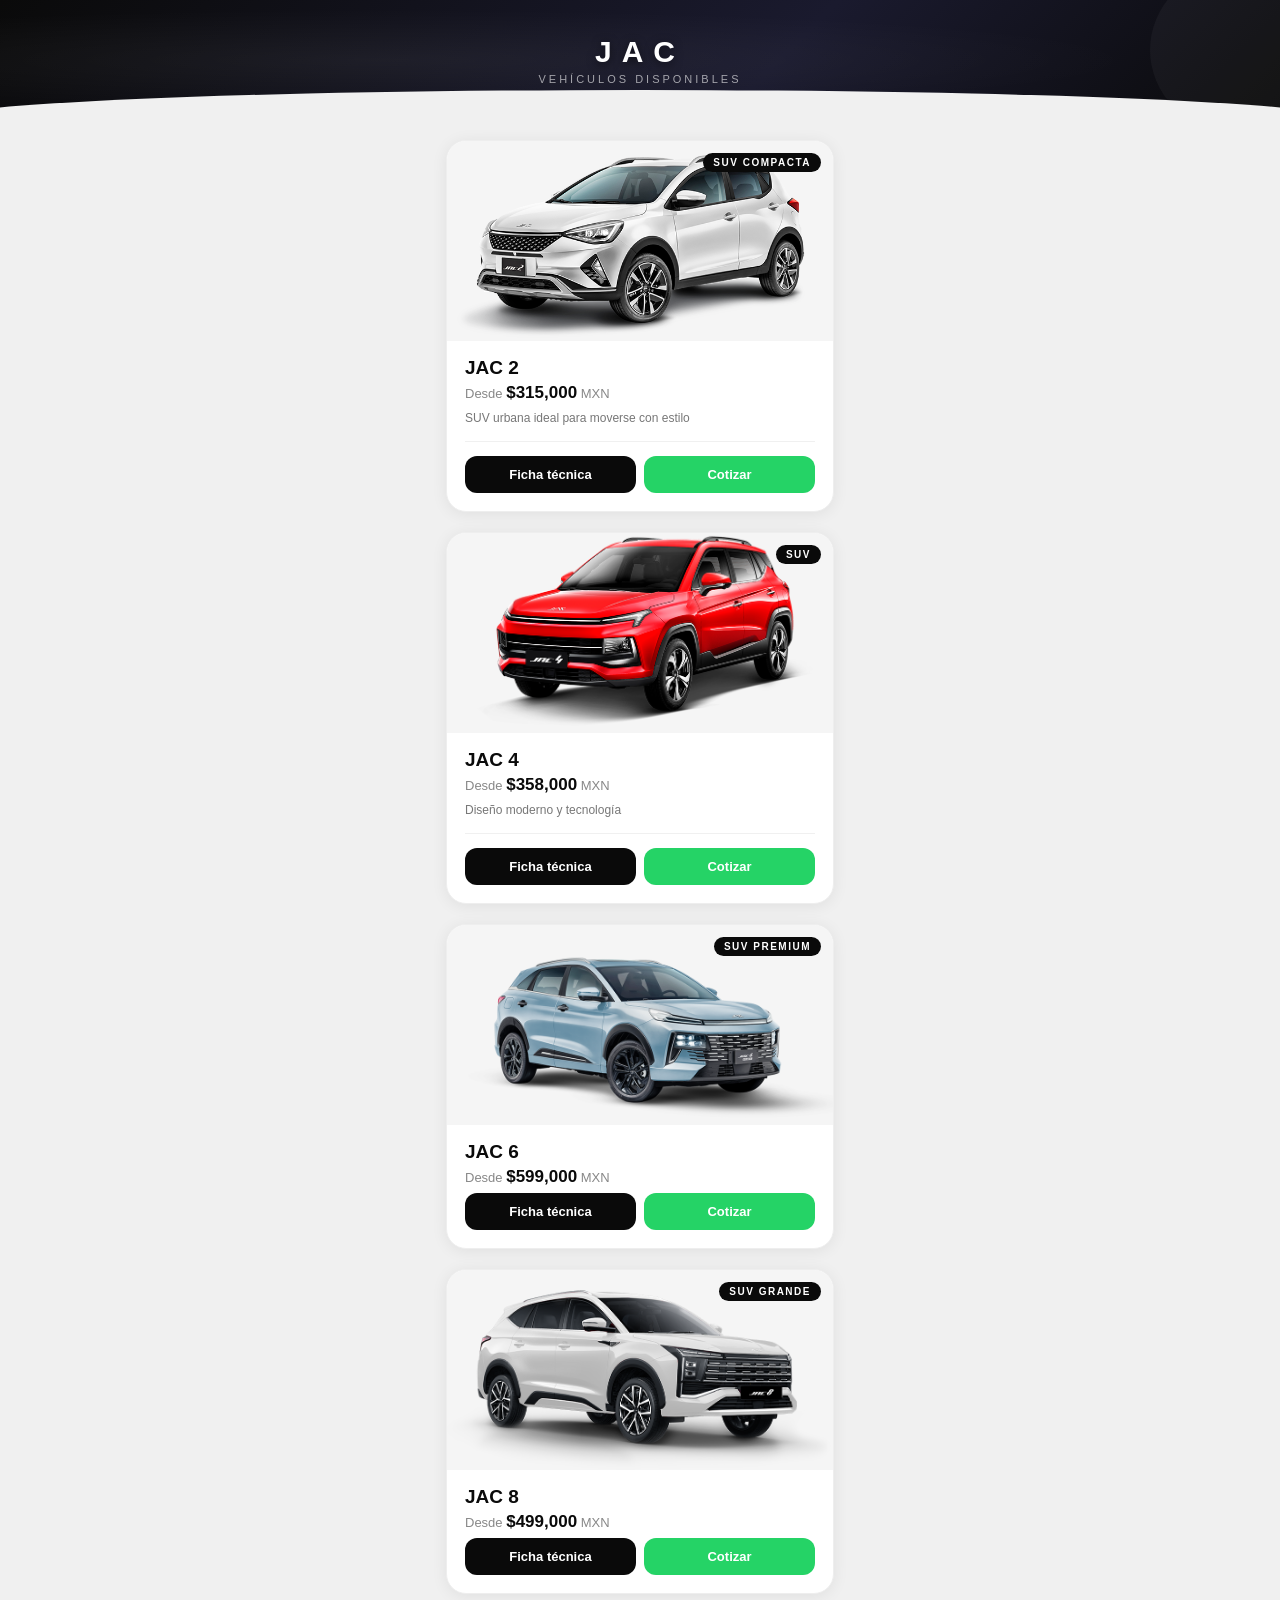
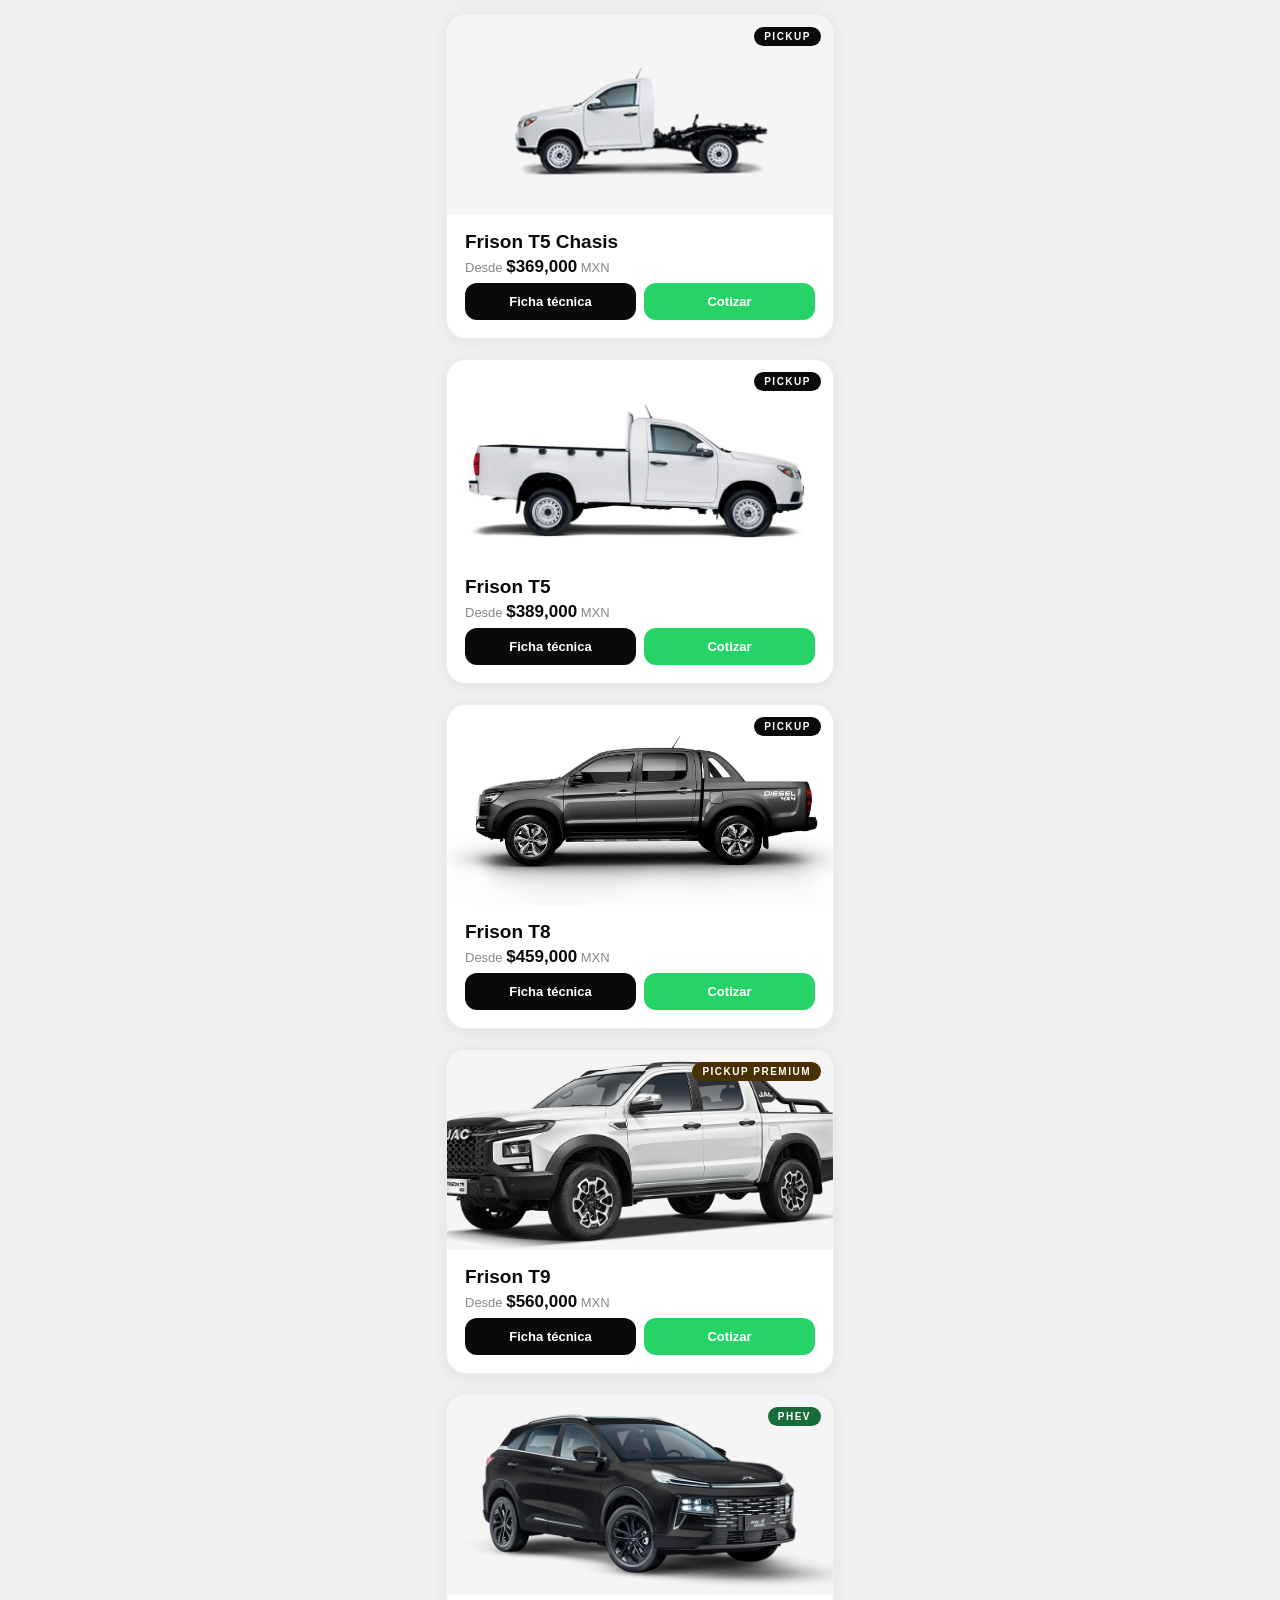
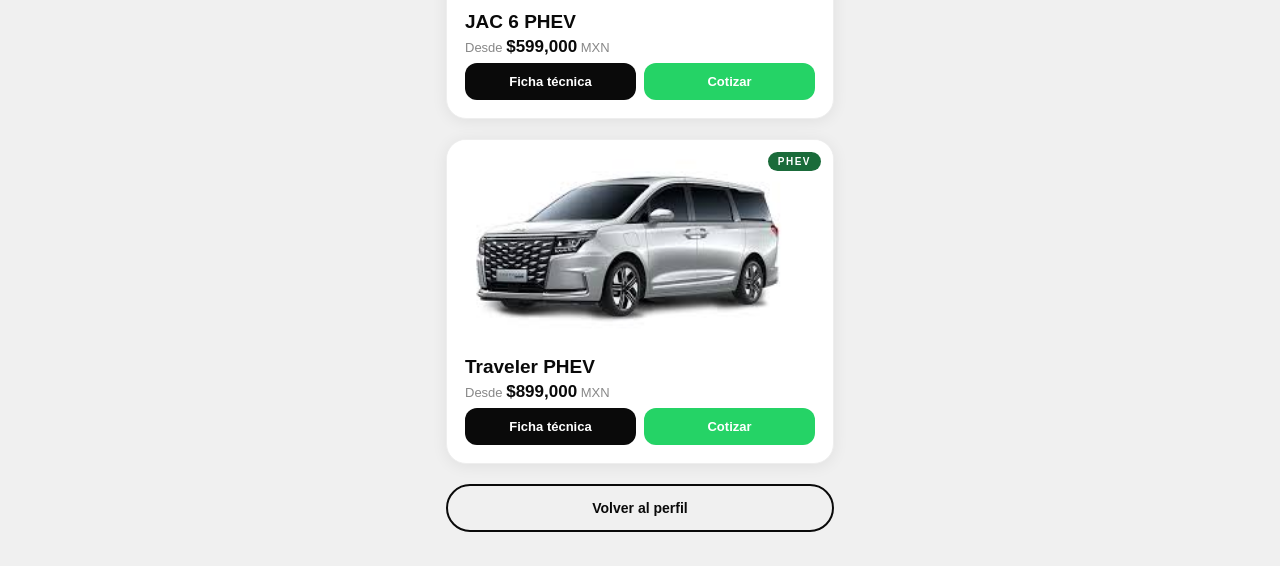
==== autos.html @ dbf68f5e "primer commit" ====
<!DOCTYPE html>
<html lang="es">
<head>
<meta charset="UTF-8">
<meta name="viewport" content="width=device-width, initial-scale=1.0">
<title>Vehículos JAC – Raul Chan</title>
<link rel="stylesheet" href="css/autos.css">
</head>
<body>

<div class="page-header">
  <div class="header-overlay"></div>
  <div class="header-content">
    <span class="header-brand">JAC</span>
    <p class="header-sub">Vehículos disponibles</p>
  </div>
</div>

<div class="container">

<!-- JAC 2 -->
<div class="card">
  <div class="card-badge">SUV Compacta</div>
  <img src="src/jac2.jpg">
  <div class="card-body">
    <h2>JAC 2</h2>
    <p class="price">Desde <strong>$315,000</strong> MXN</p>
    <p class="tagline">SUV urbana ideal para moverse con estilo</p>
    <div class="card-actions">
      <a href="fichas/jac2.pdf" class="btn-ver">Ficha técnica</a>
      <a href="https://wa.me/5219818210863" class="btn-wa">Cotizar</a>
    </div>
  </div>
</div>

<!-- JAC 4 -->
<div class="card">
  <div class="card-badge">SUV</div>
  <img src="src/jac4.jpg">
  <div class="card-body">
    <h2>JAC 4</h2>
    <p class="price">Desde <strong>$358,000</strong> MXN</p>
    <p class="tagline">Diseño moderno y tecnología</p>
    <div class="card-actions">
      <a href="fichas/jac4.pdf" class="btn-ver">Ficha técnica</a>
      <a href="https://wa.me/5219818210863" class="btn-wa">Cotizar</a>
    </div>
  </div>
</div>

<!-- JAC 6 -->
<div class="card">
  <div class="card-badge">SUV Premium</div>
  <img src="src/jac6.jpg">
  <div class="card-body">
    <h2>JAC 6</h2>
    <p class="price">Desde <strong>$599,000</strong> MXN</p>
    <div class="card-actions">
      <a href="fichas/jac6.pdf" class="btn-ver">Ficha técnica</a>
      <a href="https://wa.me/5219818210863" class="btn-wa">Cotizar</a>
    </div>
  </div>
</div>

<!-- JAC 8 -->
<div class="card">
  <div class="card-badge">SUV Grande</div>
  <img src="src/jac8.jpg">
  <div class="card-body">
    <h2>JAC 8</h2>
    <p class="price">Desde <strong>$499,000</strong> MXN</p>
    <div class="card-actions">
      <a href="fichas/jac8.pdf" class="btn-ver">Ficha técnica</a>
      <a href="https://wa.me/5219818210863" class="btn-wa">Cotizar</a>
    </div>
  </div>
</div>

<!-- FRISON T5 CHASIS -->
<div class="card">
  <div class="card-badge">Pickup</div>
  <img src="src/frisont5c.jpg">
  <div class="card-body">
    <h2>Frison T5 Chasis</h2>
    <p class="price">Desde <strong>$369,000</strong> MXN</p>
    <div class="card-actions">
      <a href="fichas/frisont5chasis.pdf" class="btn-ver">Ficha técnica</a>
      <a href="https://wa.me/5219818210863" class="btn-wa">Cotizar</a>
    </div>
  </div>
</div>

<!-- FRISON T5 -->
<div class="card">
  <div class="card-badge">Pickup</div>
  <img src="src/frisont5.jpg">
  <div class="card-body">
    <h2>Frison T5</h2>
    <p class="price">Desde <strong>$389,000</strong> MXN</p>
    <div class="card-actions">
      <a href="fichas/frisont5.pdf" class="btn-ver">Ficha técnica</a>
      <a href="https://wa.me/5219818210863" class="btn-wa">Cotizar</a>
    </div>
  </div>
</div>

<!-- FRISON T8 -->
<div class="card">
  <div class="card-badge">Pickup</div>
  <img src="src/frisonT8.jpg">
  <div class="card-body">
    <h2>Frison T8</h2>
    <p class="price">Desde <strong>$459,000</strong> MXN</p>
    <div class="card-actions">
      <a href="fichas/frisont8.pdf" class="btn-ver">Ficha técnica</a>
      <a href="https://wa.me/5219818210863" class="btn-wa">Cotizar</a>
    </div>
  </div>
</div>

<!-- FRISON T9 -->
<div class="card">
  <div class="card-badge badge-premium">Pickup Premium</div>
  <img src="src/frisont9.jpg">
  <div class="card-body">
    <h2>Frison T9</h2>
    <p class="price">Desde <strong>$560,000</strong> MXN</p>
    <div class="card-actions">
      <a href="fichas/frisont9.pdf" class="btn-ver">Ficha técnica</a>
      <a href="https://wa.me/5219818210863" class="btn-wa">Cotizar</a>
    </div>
  </div>
</div>

<!-- JAC 6 PHEV -->
<div class="card">
  <div class="card-badge badge-phev">PHEV</div>
  <img src="src/jac6phev.jpg">
  <div class="card-body">
    <h2>JAC 6 PHEV</h2>
    <p class="price">Desde <strong>$599,000</strong> MXN</p>
    <div class="card-actions">
      <a href="fichas/jac6phev.pdf" class="btn-ver">Ficha técnica</a>
      <a href="https://wa.me/5219818210863" class="btn-wa">Cotizar</a>
    </div>
  </div>
</div>

<!-- TRAVELER -->
<div class="card">
  <div class="card-badge badge-phev">PHEV</div>
  <img src="src/travelerphev.jpg">
  <div class="card-body">
    <h2>Traveler PHEV</h2>
    <p class="price">Desde <strong>$899,000</strong> MXN</p>
    <div class="card-actions">
      <a href="fichas/travelerphev.pdf" class="btn-ver">Ficha técnica</a>
      <a href="https://wa.me/5219818210863" class="btn-wa">Cotizar</a>
    </div>
  </div>
</div>

<a href="index.html" class="back-btn">Volver al perfil</a>

</div>

</body>
</html>
---- css/autos.css ----
/* ===========================
   JAC VEHICLES – autos.css
   =========================== */

* { box-sizing: border-box; margin: 0; padding: 0; }

body {
  font-family: 'Arial', sans-serif;
  background: #f0f0f0;
  min-height: 100vh;
}

/* ── PAGE HEADER ── */
.page-header {
  height: 120px;
  background: linear-gradient(135deg, #0a0a0a 0%, #1a1a2e 60%, #0a0a0a 100%);
  position: relative;
  display: flex;
  align-items: center;
  justify-content: center;
  overflow: hidden;
}

.page-header::before {
  content: '';
  position: absolute;
  top: -30px; right: -30px;
  width: 160px; height: 160px;
  border-radius: 50%;
  background: rgba(255,255,255,0.04);
}

.page-header::after {
  content: '';
  position: absolute;
  bottom: 0; left: 0; right: 0;
  height: 30px;
  background: #f0f0f0;
  clip-path: ellipse(55% 100% at 50% 100%);
}

.header-overlay {
  position: absolute;
  inset: 0;
  background: radial-gradient(ellipse at 30% 50%, rgba(255,255,255,0.05) 0%, transparent 60%);
}

.header-content {
  position: relative;
  z-index: 1;
  text-align: center;
}

.header-brand {
  color: white;
  font-size: 30px;
  font-weight: 900;
  letter-spacing: 10px;
  text-shadow: 0 2px 10px rgba(0,0,0,0.6);
  display: block;
}

.header-sub {
  color: rgba(255,255,255,0.6);
  font-size: 11px;
  letter-spacing: 3px;
  text-transform: uppercase;
  margin-top: 4px;
}

/* ── CONTAINER ── */
.container {
  max-width: 420px;
  margin: 0 auto;
  padding: 20px 16px 10px;
}

/* ── CARD ── */
.card {
  background: white;
  border-radius: 20px;
  margin-bottom: 20px;
  overflow: hidden;
  box-shadow: 0 2px 16px rgba(0,0,0,0.07);
  border: 1px solid #eee;
  position: relative;
}

.card-badge {
  position: absolute;
  top: 12px;
  right: 12px;
  background: #0a0a0a;
  color: white;
  font-size: 10px;
  font-weight: 700;
  letter-spacing: 1.5px;
  text-transform: uppercase;
  padding: 4px 10px;
  border-radius: 20px;
  z-index: 2;
}

.card-badge.badge-phev {
  background: #1a6b3a;
}

.card-badge.badge-premium {
  background: #4a3000;
}

.card img {
  width: 100%;
  height: 200px;
  object-fit: cover;
  display: block;
  background: #f5f5f5;
}

/* ── CARD BODY ── */
.card-body {
  padding: 16px 18px 18px;
}

.card-body h2 {
  font-size: 19px;
  font-weight: 700;
  color: #0a0a0a;
  margin-bottom: 4px;
}

.price {
  font-size: 13px;
  color: #888;
  margin-bottom: 6px;
}

.price strong {
  color: #0a0a0a;
  font-size: 17px;
}

.tagline {
  font-size: 12px;
  color: #777;
  line-height: 1.5;
  margin-bottom: 14px;
  padding-bottom: 14px;
  border-bottom: 1px solid #f0f0f0;
}

/* ── CARD ACTIONS ── */
.card-actions {
  display: grid;
  grid-template-columns: 1fr 1fr;
  gap: 8px;
}

.btn-ver,
.btn-wa {
  display: flex;
  align-items: center;
  justify-content: center;
  gap: 6px;
  padding: 11px 8px;
  border-radius: 12px;
  text-decoration: none;
  font-size: 13px;
  font-weight: 600;
  transition: opacity 0.15s, transform 0.1s;
}

.btn-ver:active,
.btn-wa:active {
  opacity: 0.82;
  transform: scale(0.97);
}

.btn-ver {
  background: #0a0a0a;
  color: white;
}

.btn-wa {
  background: #25D366;
  color: white;
}

/* ── BACK BUTTON ── */
.back-btn {
  display: flex;
  align-items: center;
  justify-content: center;
  gap: 8px;
  padding: 14px;
  margin: 10px 0 24px;
  border: 2px solid #0a0a0a;
  border-radius: 50px;
  color: #0a0a0a;
  text-decoration: none;
  font-weight: 600;
  font-size: 14px;
  transition: background 0.15s, color 0.15s;
}

.back-btn:active {
  background: #0a0a0a;
  color: white;
}

/* ── PAGE FOOTER ── */
.page-footer {
  background: #0a0a0a;
  padding: 16px;
  text-align: center;
}

.page-footer p {
  color: #666;
  font-size: 11px;
  letter-spacing: 0.8px;
}
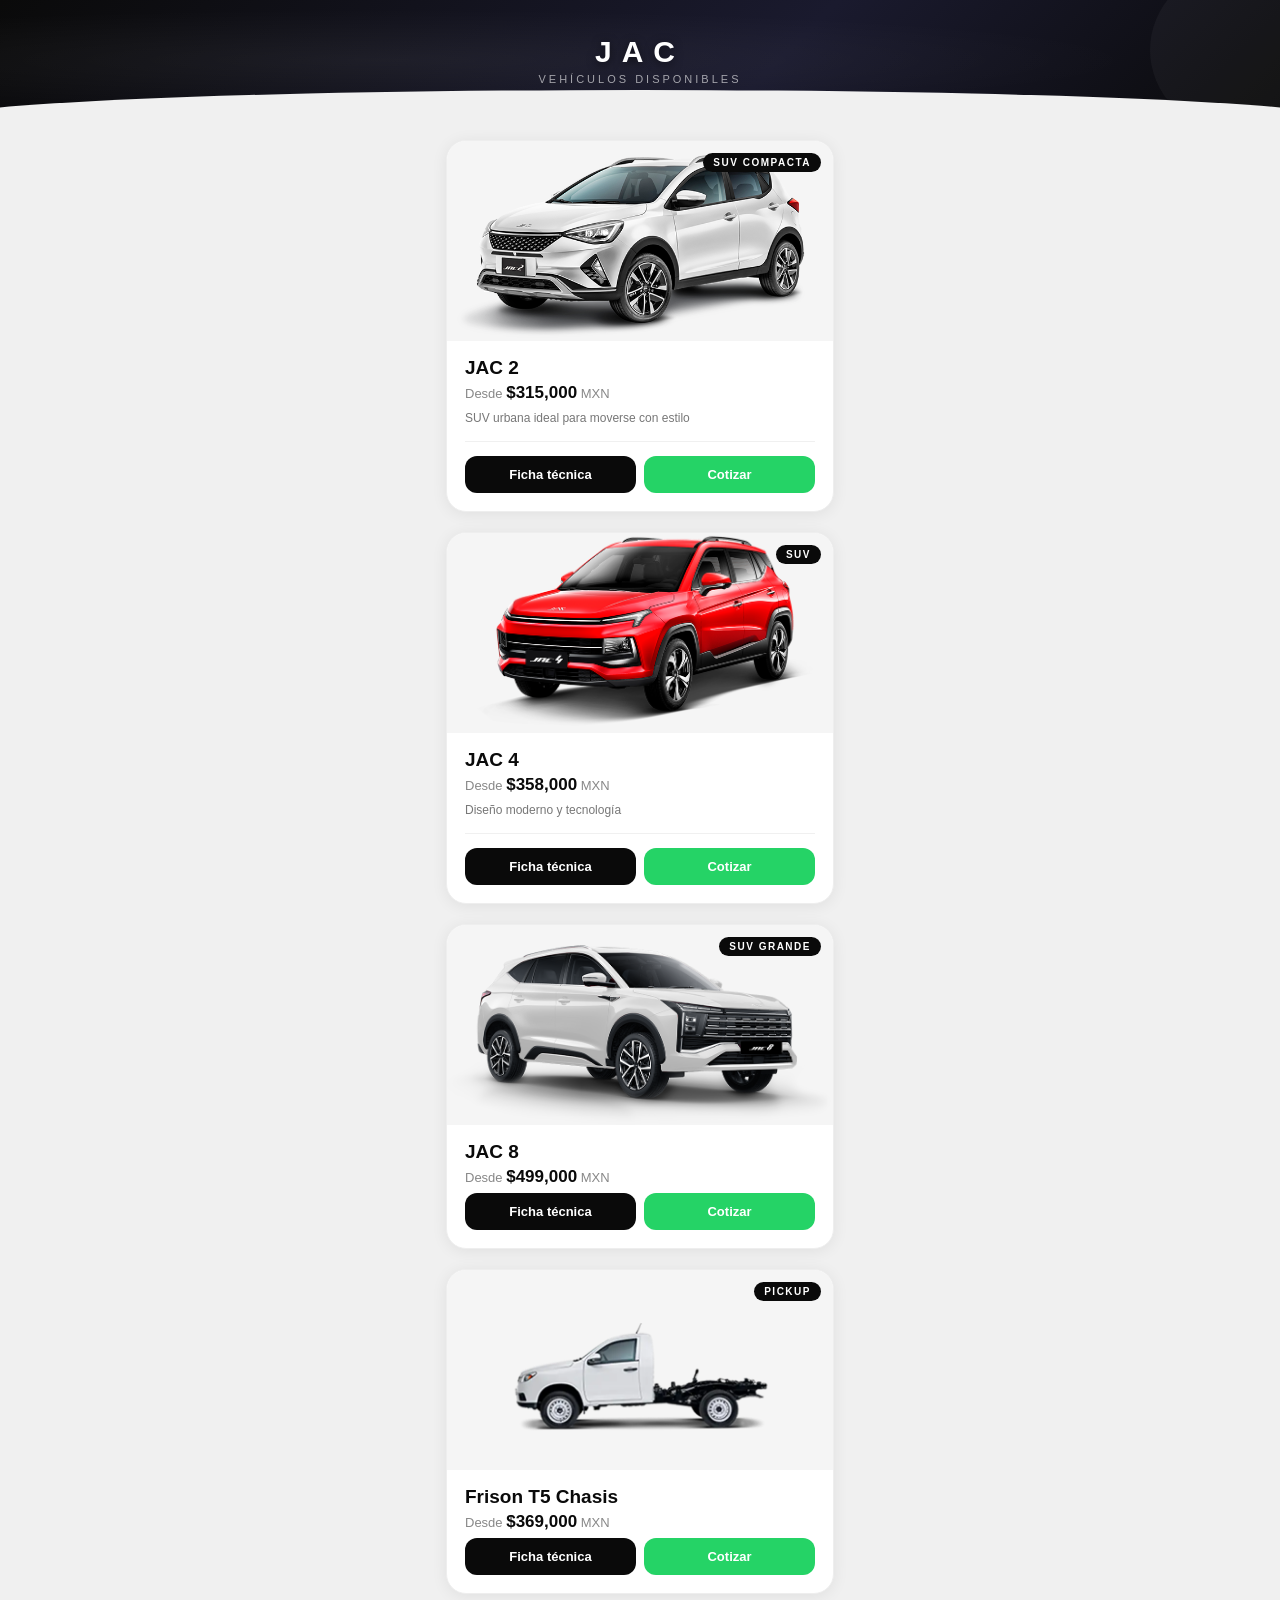
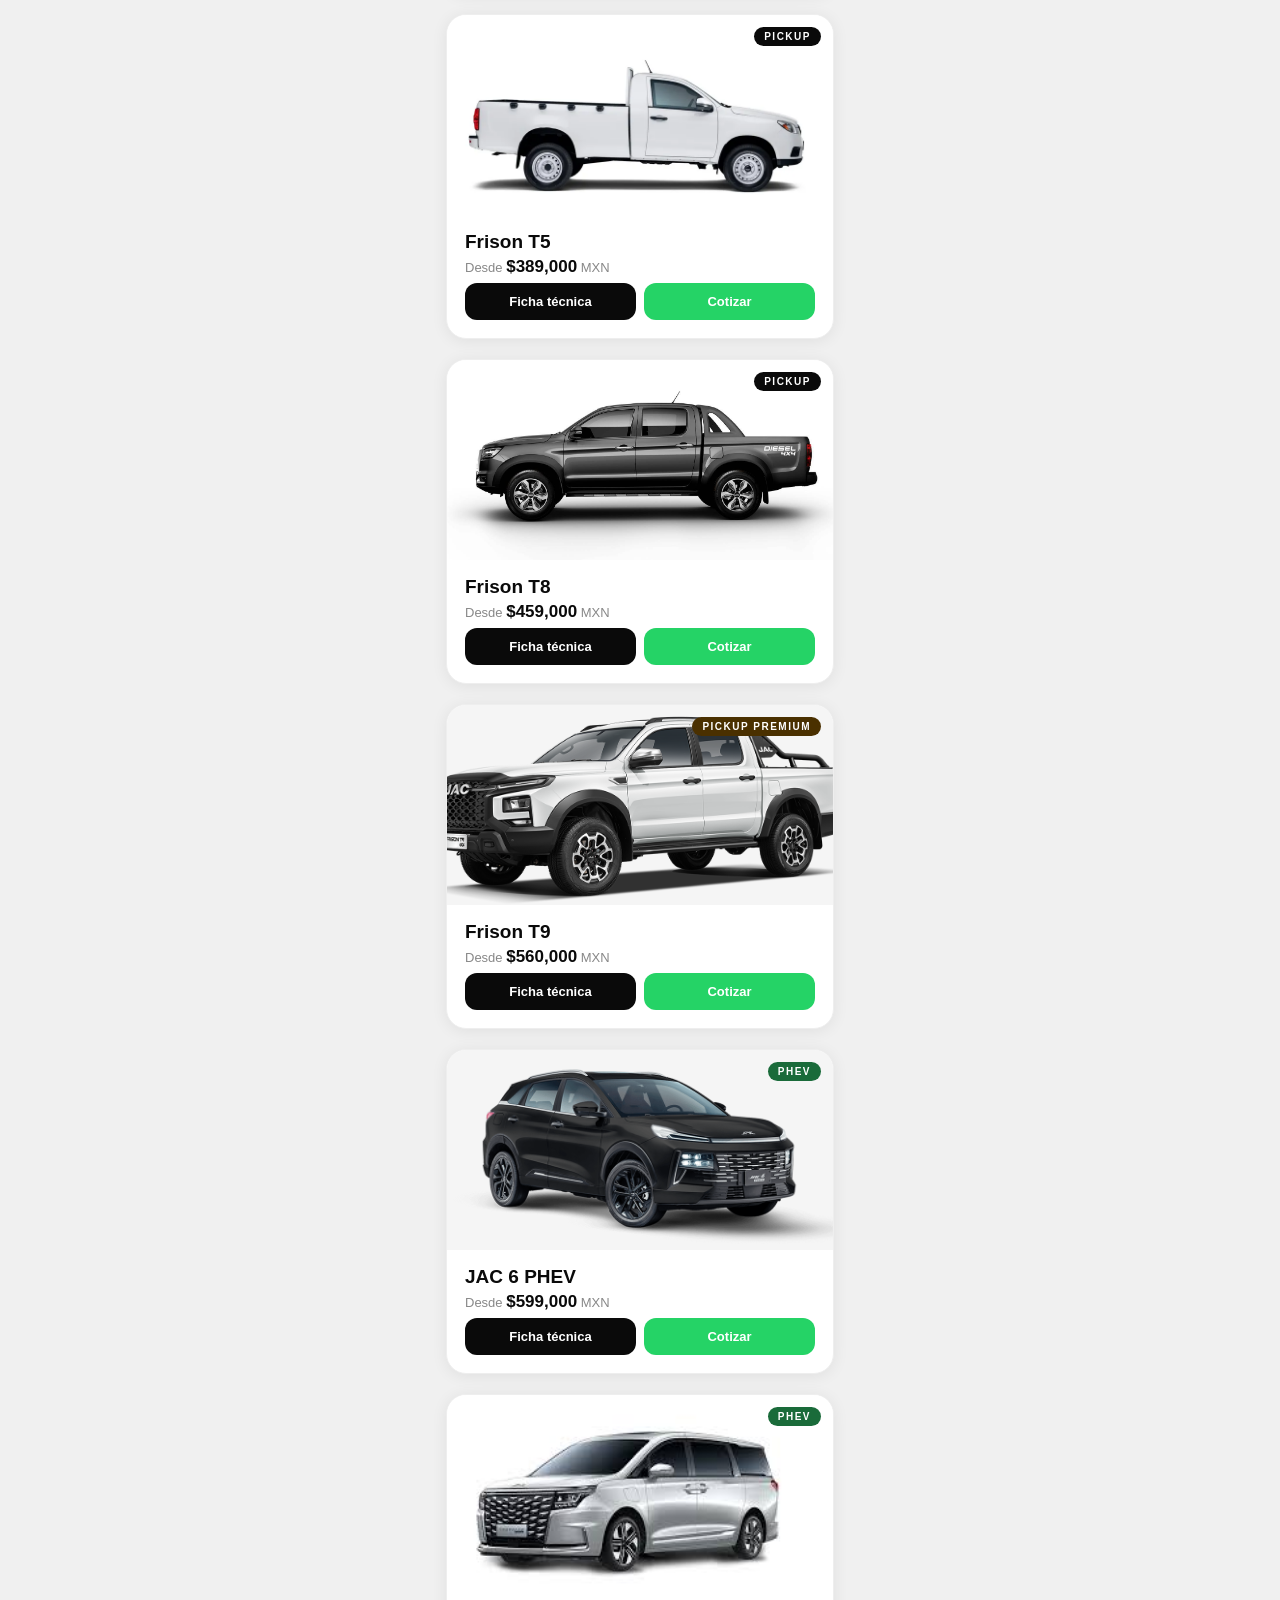
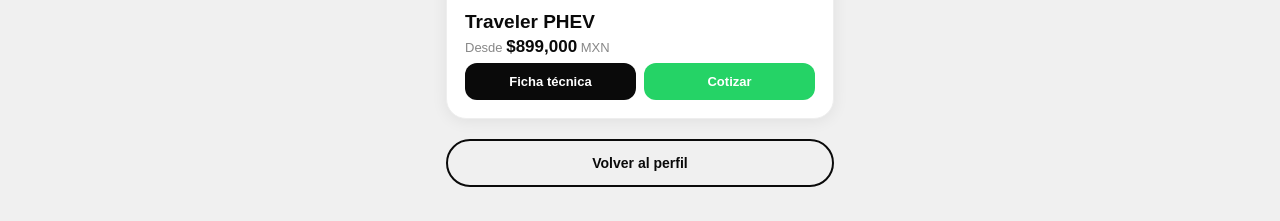
==== commit 91f336e9: "adios jac 6" ====
--- a/autos.html
+++ b/autos.html
@@ -48,19 +48,6 @@
   </div>
 </div>
 
-<!-- JAC 6 -->
-<div class="card">
-  <div class="card-badge">SUV Premium</div>
-  <img src="src/jac6.jpg">
-  <div class="card-body">
-    <h2>JAC 6</h2>
-    <p class="price">Desde <strong>$599,000</strong> MXN</p>
-    <div class="card-actions">
-      <a href="fichas/jac6.pdf" class="btn-ver">Ficha técnica</a>
-      <a href="https://wa.me/5219818210863" class="btn-wa">Cotizar</a>
-    </div>
-  </div>
-</div>
 
 <!-- JAC 8 -->
 <div class="card">
